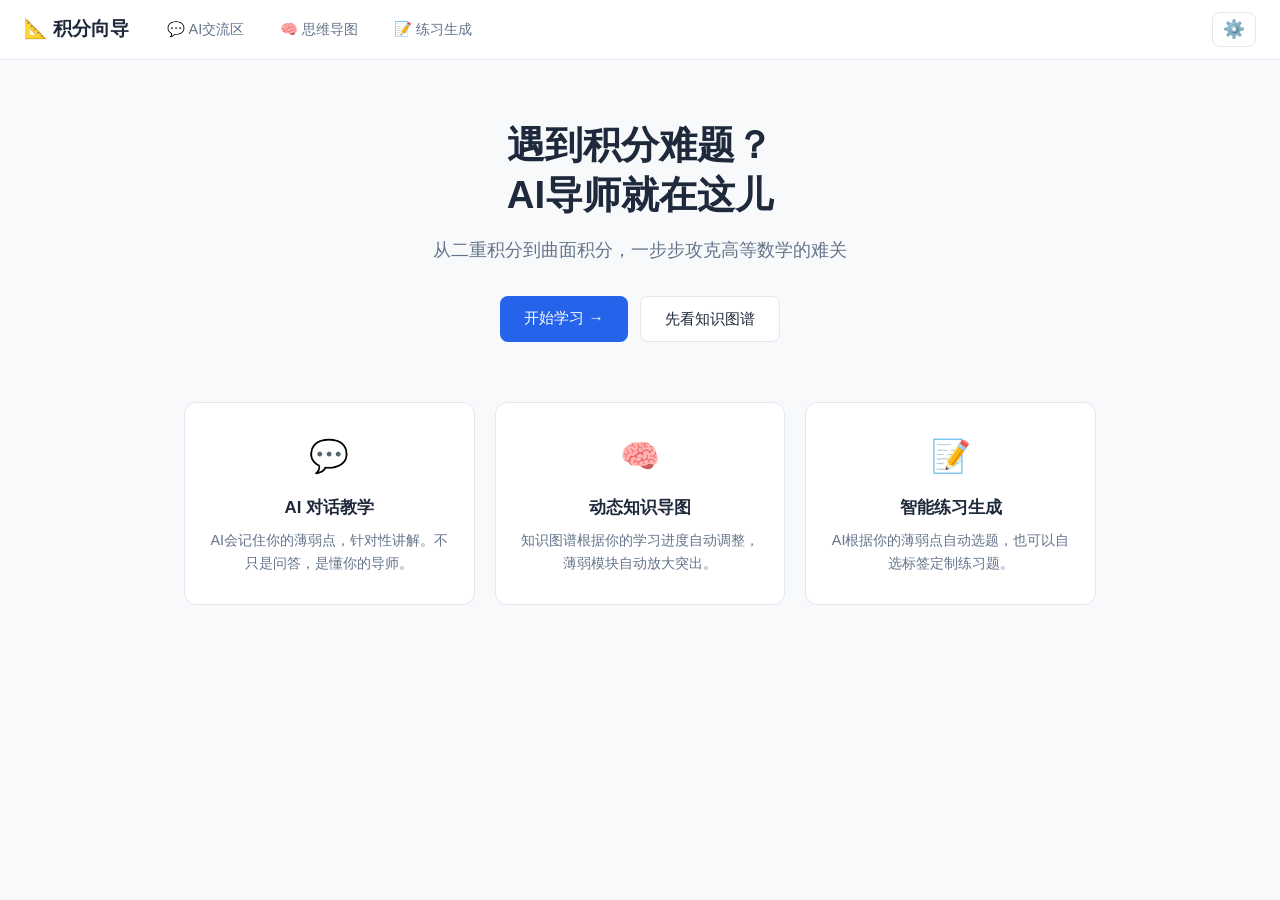
==== index.html @ d84b2ff8 "Add files via upload" ====
<!DOCTYPE html>
<html lang="zh-CN">
<head>
    <meta charset="UTF-8">
    <meta name="viewport" content="width=device-width, initial-scale=1.0">
    <title>积分向导 — 你的AI数学导师</title>
    <link rel="stylesheet" href="css/style.css">
</head>
<body>
    <nav class="top-nav">
        <div class="nav-brand">📐 积分向导</div>
        <div class="nav-links">
            <a href="chat.html" class="nav-link">💬 AI交流区</a>
            <a href="mindmap.html" class="nav-link">🧠 思维导图</a>
            <a href="practice.html" class="nav-link">📝 练习生成</a>
        </div>
        <button id="settingsBtn" class="icon-btn" title="设置">⚙️</button>
    </nav>

    <main class="landing">
        <div class="hero">
            <h1>遇到积分难题？<br>AI导师就在这儿</h1>
            <p class="subtitle">从二重积分到曲面积分，一步步攻克高等数学的难关</p>
            <div class="hero-actions">
                <a href="chat.html" class="btn-primary">开始学习 →</a>
                <a href="mindmap.html" class="btn-secondary">先看知识图谱</a>
            </div>
        </div>
        <div class="features">
            <div class="feature-card">
                <span class="feature-icon">💬</span>
                <h3>AI 对话教学</h3>
                <p>AI会记住你的薄弱点，针对性讲解。不只是问答，是懂你的导师。</p>
            </div>
            <div class="feature-card">
                <span class="feature-icon">🧠</span>
                <h3>动态知识导图</h3>
                <p>知识图谱根据你的学习进度自动调整，薄弱模块自动放大突出。</p>
            </div>
            <div class="feature-card">
                <span class="feature-icon">📝</span>
                <h3>智能练习生成</h3>
                <p>AI根据你的薄弱点自动选题，也可以自选标签定制练习题。</p>
            </div>
        </div>
    </main>

    <!-- Settings Modal -->
    <div id="settingsModal" class="modal hidden">
        <div class="modal-content">
            <h2>⚙️ 设置</h2>
            <div class="form-group">
                <label>DeepSeek API Key</label>
                <input type="password" id="apiKeyInput" placeholder="sk-..." />
                <p class="hint">你的Key只存在浏览器本地，不会上传到任何服务器。</p>
            </div>
            <button id="saveApiKey" class="btn-primary">保存</button>
            <p id="apiKeyStatus"></p>
            <button class="btn-secondary modal-close">关闭</button>
        </div>
    </div>

    <script src="js/settings.js"></script>
</body>
</html>
---- css/style.css ----
/* ===== 全局 ===== */
:root {
    --bg: #f8f9fb;
    --card-bg: #ffffff;
    --text: #1e293b;
    --text-secondary: #64748b;
    --primary: #2563eb;
    --primary-light: #dbeafe;
    --accent: #6366f1;
    --border: #e2e8f0;
    --shadow: 0 2px 8px rgba(0,0,0,0.06);
    --radius: 12px;
}
* { margin: 0; padding: 0; box-sizing: border-box; }
body {
    font-family: -apple-system, BlinkMacSystemFont, "Segoe UI", Roboto, "Noto Sans SC", sans-serif;
    background: var(--bg);
    color: var(--text);
    line-height: 1.6;
    min-height: 100vh;
}
a { color: var(--primary); text-decoration: none; }
a:hover { text-decoration: underline; }

/* ===== 导航栏 ===== */
.top-nav {
    background: var(--card-bg);
    border-bottom: 1px solid var(--border);
    padding: 12px 24px;
    display: flex;
    align-items: center;
    gap: 24px;
    position: sticky;
    top: 0;
    z-index: 100;
    backdrop-filter: blur(8px);
}
.nav-brand {
    font-size: 1.2rem;
    font-weight: 700;
    white-space: nowrap;
}
.nav-links {
    display: flex;
    gap: 8px;
    flex: 1;
}
.nav-link {
    padding: 6px 14px;
    border-radius: 8px;
    font-size: 0.9rem;
    color: var(--text-secondary);
    transition: all 0.15s;
}
.nav-link:hover {
    background: var(--primary-light);
    color: var(--primary);
    text-decoration: none;
}
.icon-btn {
    background: none;
    border: 1px solid var(--border);
    border-radius: 8px;
    padding: 6px 10px;
    cursor: pointer;
    font-size: 1.1rem;
}
.icon-btn:hover { background: var(--primary-light); }

/* ===== 按钮 ===== */
.btn-primary {
    background: var(--primary);
    color: #fff;
    border: none;
    padding: 10px 24px;
    border-radius: 8px;
    font-size: 0.95rem;
    cursor: pointer;
    transition: background 0.15s;
    display: inline-block;
}
.btn-primary:hover { background: #1d4ed8; text-decoration: none; }
.btn-secondary {
    background: var(--card-bg);
    color: var(--text);
    border: 1px solid var(--border);
    padding: 10px 24px;
    border-radius: 8px;
    font-size: 0.95rem;
    cursor: pointer;
    display: inline-block;
}
.btn-secondary:hover { background: var(--primary-light); text-decoration: none; }

/* ===== 首页 ===== */
.landing { max-width: 960px; margin: 0 auto; padding: 60px 24px; }
.hero { text-align: center; margin-bottom: 60px; }
.hero h1 { font-size: 2.4rem; line-height: 1.3; margin-bottom: 16px; }
.subtitle { color: var(--text-secondary); font-size: 1.1rem; margin-bottom: 32px; }
.hero-actions { display: flex; gap: 12px; justify-content: center; }
.features {
    display: grid;
    grid-template-columns: repeat(3, 1fr);
    gap: 20px;
}
.feature-card {
    background: var(--card-bg);
    border: 1px solid var(--border);
    border-radius: var(--radius);
    padding: 28px 20px;
    text-align: center;
    transition: box-shadow 0.2s;
}
.feature-card:hover { box-shadow: var(--shadow); }
.feature-icon { font-size: 2rem; display: block; margin-bottom: 12px; }
.feature-card h3 { margin-bottom: 8px; font-size: 1.05rem; }
.feature-card p { color: var(--text-secondary); font-size: 0.9rem; }

/* ===== Modal ===== */
.modal {
    position: fixed; inset: 0;
    background: rgba(0,0,0,0.4);
    display: flex; align-items: center; justify-content: center;
    z-index: 200;
}
.modal.hidden { display: none; }
.modal-content {
    background: var(--card-bg);
    border-radius: var(--radius);
    padding: 32px;
    max-width: 420px;
    width: 90%;
    box-shadow: 0 20px 60px rgba(0,0,0,0.15);
}
.modal-content h2 { margin-bottom: 20px; }
.form-group { margin-bottom: 16px; }
.form-group label { display: block; font-size: 0.9rem; font-weight: 600; margin-bottom: 4px; }
.form-group input, .form-group textarea, .form-group select {
    width: 100%; padding: 10px 12px;
    border: 1px solid var(--border); border-radius: 8px;
    font-size: 0.9rem; font-family: inherit;
}
.hint { font-size: 0.8rem; color: var(--text-secondary); margin-top: 4px; }
.modal-close { margin-top: 12px; }

/* ===== 页面容器 ===== */
.page-container {
    max-width: 1200px;
    margin: 0 auto;
    padding: 24px;
}

/* ===== 聊天区 ===== */
.chat-layout {
    display: grid;
    grid-template-columns: 1fr 320px;
    gap: 20px;
    height: calc(100vh - 80px);
}
.chat-main {
    display: flex;
    flex-direction: column;
    background: var(--card-bg);
    border: 1px solid var(--border);
    border-radius: var(--radius);
    overflow: hidden;
}
.chat-messages {
    flex: 1;
    overflow-y: auto;
    padding: 20px;
    display: flex;
    flex-direction: column;
    gap: 16px;
}
.message {
    max-width: 80%;
    padding: 12px 16px;
    border-radius: 12px;
    line-height: 1.6;
    font-size: 0.93rem;
}
.message.ai {
    background: var(--primary-light);
    align-self: flex-start;
    border-bottom-left-radius: 4px;
}
.message.user {
    background: var(--primary);
    color: #fff;
    align-self: flex-end;
    border-bottom-right-radius: 4px;
}
.chat-input-area {
    border-top: 1px solid var(--border);
    padding: 12px 16px;
    display: flex;
    gap: 8px;
}
.chat-input-area textarea {
    flex: 1;
    border: 1px solid var(--border);
    border-radius: 8px;
    padding: 10px 12px;
    font-size: 0.9rem;
    font-family: inherit;
    resize: none;
    min-height: 44px;
    max-height: 120px;
}
.chat-input-area button {
    align-self: flex-end;
    padding: 10px 20px;
}
.chat-sidebar {
    background: var(--card-bg);
    border: 1px solid var(--border);
    border-radius: var(--radius);
    padding: 20px;
    overflow-y: auto;
}
.chat-sidebar h3 { font-size: 0.9rem; color: var(--text-secondary); margin-bottom: 12px; }
.profile-section { margin-bottom: 20px; }
.profile-section h4 { font-size: 0.85rem; color: var(--text); margin-bottom: 6px; }
.profile-item {
    font-size: 0.82rem;
    color: var(--text-secondary);
    padding: 4px 0;
    border-bottom: 1px solid var(--border);
}
.weakness-tag {
    display: inline-block;
    background: #fef2f2;
    color: #dc2626;
    font-size: 0.75rem;
    padding: 2px 8px;
    border-radius: 4px;
    margin: 2px;
}

/* ===== 思维导图 ===== */
.mindmap-layout {
    display: flex;
    gap: 20px;
    height: calc(100vh - 80px);
}
.mindmap-main {
    flex: 1;
    background: var(--card-bg);
    border: 1px solid var(--border);
    border-radius: var(--radius);
    overflow: hidden;
    position: relative;
}
#mindmap-container {
    width: 100%;
    height: 100%;
}
.mindmap-sidebar {
    width: 280px;
    background: var(--card-bg);
    border: 1px solid var(--border);
    border-radius: var(--radius);
    padding: 20px;
    overflow-y: auto;
    flex-shrink: 0;
}
.mindmap-sidebar h3 { font-size: 0.9rem; color: var(--text-secondary); margin-bottom: 12px; }
.knowledge-card {
    padding: 10px 12px;
    border: 1px solid var(--border);
    border-radius: 8px;
    margin-bottom: 8px;
    cursor: pointer;
    transition: all 0.15s;
}
.knowledge-card:hover { border-color: var(--primary); background: var(--primary-light); }
.knowledge-card .title { font-weight: 600; font-size: 0.9rem; }
.knowledge-card .desc { font-size: 0.8rem; color: var(--text-secondary); }
.knowledge-card .mastery {
    font-size: 0.75rem;
    margin-top: 4px;
}
.mastery-low { color: #dc2626; }
.mastery-mid { color: #f59e0b; }
.mastery-high { color: #16a34a; }

/* ===== 练习区 ===== */
.practice-layout {
    display: grid;
    grid-template-columns: 280px 1fr;
    gap: 20px;
    height: calc(100vh - 80px);
}
.practice-filter {
    background: var(--card-bg);
    border: 1px solid var(--border);
    border-radius: var(--radius);
    padding: 20px;
    overflow-y: auto;
}
.practice-filter h3 { font-size: 0.9rem; color: var(--text-secondary); margin-bottom: 12px; }
.tag-group { margin-bottom: 16px; }
.tag-group h4 { font-size: 0.85rem; margin-bottom: 6px; color: var(--text); }
.tag-option {
    display: inline-block;
    padding: 4px 10px;
    border: 1px solid var(--border);
    border-radius: 6px;
    font-size: 0.8rem;
    cursor: pointer;
    margin: 3px;
    transition: all 0.1s;
    user-select: none;
}
.tag-option:hover { border-color: var(--primary); }
.tag-option.selected {
    background: var(--primary);
    color: #fff;
    border-color: var(--primary);
}
.practice-main {
    background: var(--card-bg);
    border: 1px solid var(--border);
    border-radius: var(--radius);
    padding: 24px;
    overflow-y: auto;
}
.practice-main .empty-state {
    text-align: center;
    padding: 60px 20px;
    color: var(--text-secondary);
}
.practice-main .empty-state .emoji { font-size: 3rem; margin-bottom: 16px; }
.question-card {
    border: 1px solid var(--border);
    border-radius: var(--radius);
    padding: 20px;
    margin-bottom: 16px;
}
.question-card .q-title { font-weight: 600; margin-bottom: 8px; }
.question-card .q-content { margin-bottom: 12px; line-height: 1.7; }
.question-card .q-tags { margin-bottom: 8px; }
.question-card .q-tags span {
    display: inline-block;
    font-size: 0.75rem;
    background: var(--primary-light);
    color: var(--primary);
    padding: 2px 8px;
    border-radius: 4px;
    margin: 2px;
}
.show-answer-btn {
    font-size: 0.85rem;
    padding: 6px 16px;
}
.answer-content {
    margin-top: 12px;
    padding: 12px;
    background: #f0fdf4;
    border: 1px solid #bbf7d0;
    border-radius: 8px;
    font-size: 0.9rem;
    display: none;
}
.answer-content.show { display: block; }

/* ===== 响应式 ===== */
@media (max-width: 768px) {
    .features { grid-template-columns: 1fr; }
    .chat-layout { grid-template-columns: 1fr; }
    .chat-sidebar { display: none; }
    .mindmap-layout { flex-direction: column; }
    .mindmap-sidebar { width: 100%; max-height: 200px; }
    .practice-layout { grid-template-columns: 1fr; }
    .practice-filter { display: none; }
    .hero h1 { font-size: 1.6rem; }
}
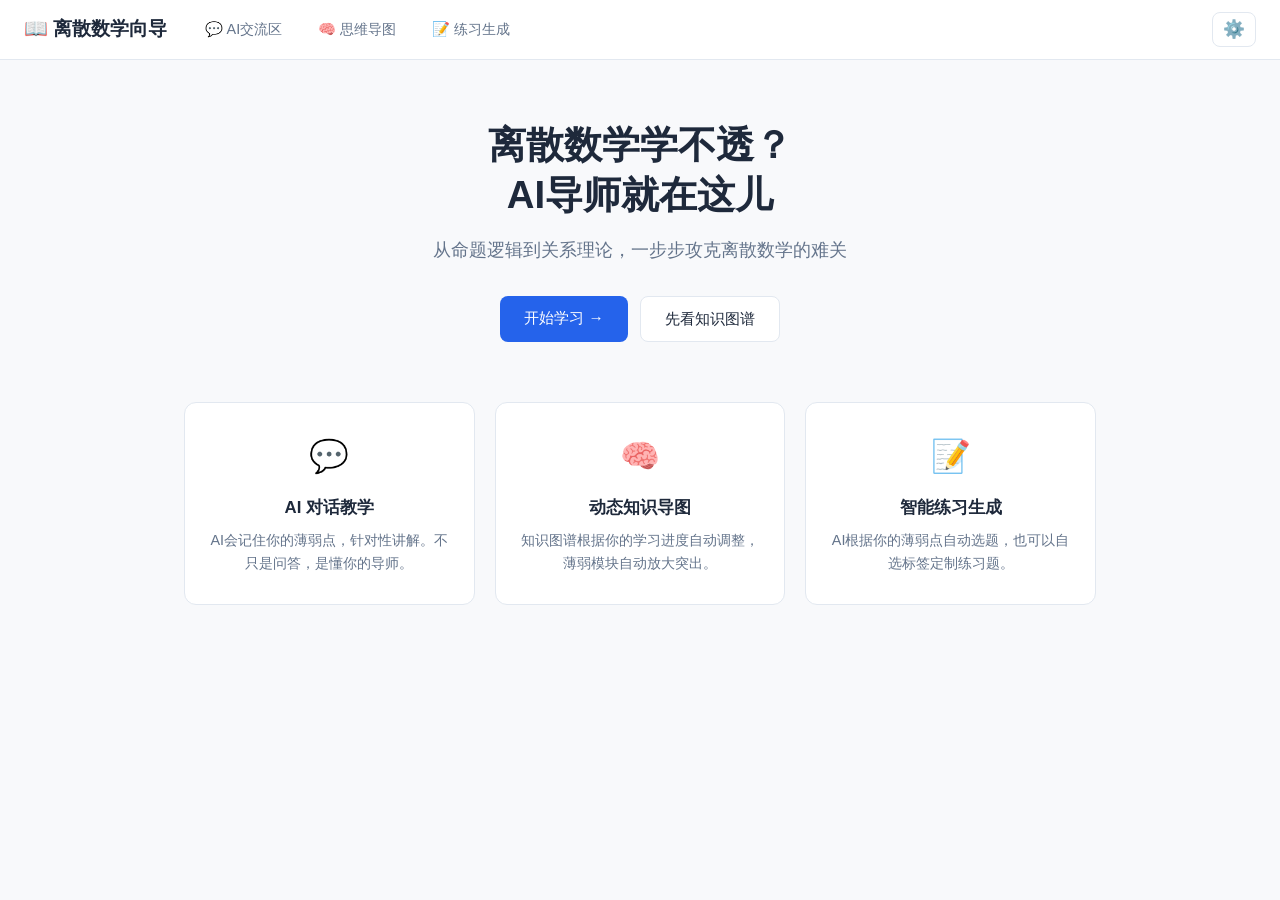
==== commit b75bcfa0: "离散数学向导 v1.0 — 完整提交" ====
--- a/index.html
+++ b/index.html
@@ -3,12 +3,12 @@
 <head>
     <meta charset="UTF-8">
     <meta name="viewport" content="width=device-width, initial-scale=1.0">
-    <title>积分向导 — 你的AI数学导师</title>
+    <title>离散数学向导 — 你的AI学习助手</title>
     <link rel="stylesheet" href="css/style.css">
 </head>
 <body>
     <nav class="top-nav">
-        <div class="nav-brand">📐 积分向导</div>
+        <div class="nav-brand">📖 离散数学向导</div>
         <div class="nav-links">
             <a href="chat.html" class="nav-link">💬 AI交流区</a>
             <a href="mindmap.html" class="nav-link">🧠 思维导图</a>
@@ -19,8 +19,8 @@
 
     <main class="landing">
         <div class="hero">
-            <h1>遇到积分难题？<br>AI导师就在这儿</h1>
-            <p class="subtitle">从二重积分到曲面积分，一步步攻克高等数学的难关</p>
+            <h1>离散数学学不透？<br>AI导师就在这儿</h1>
+            <p class="subtitle">从命题逻辑到关系理论，一步步攻克离散数学的难关</p>
             <div class="hero-actions">
                 <a href="chat.html" class="btn-primary">开始学习 →</a>
                 <a href="mindmap.html" class="btn-secondary">先看知识图谱</a>
